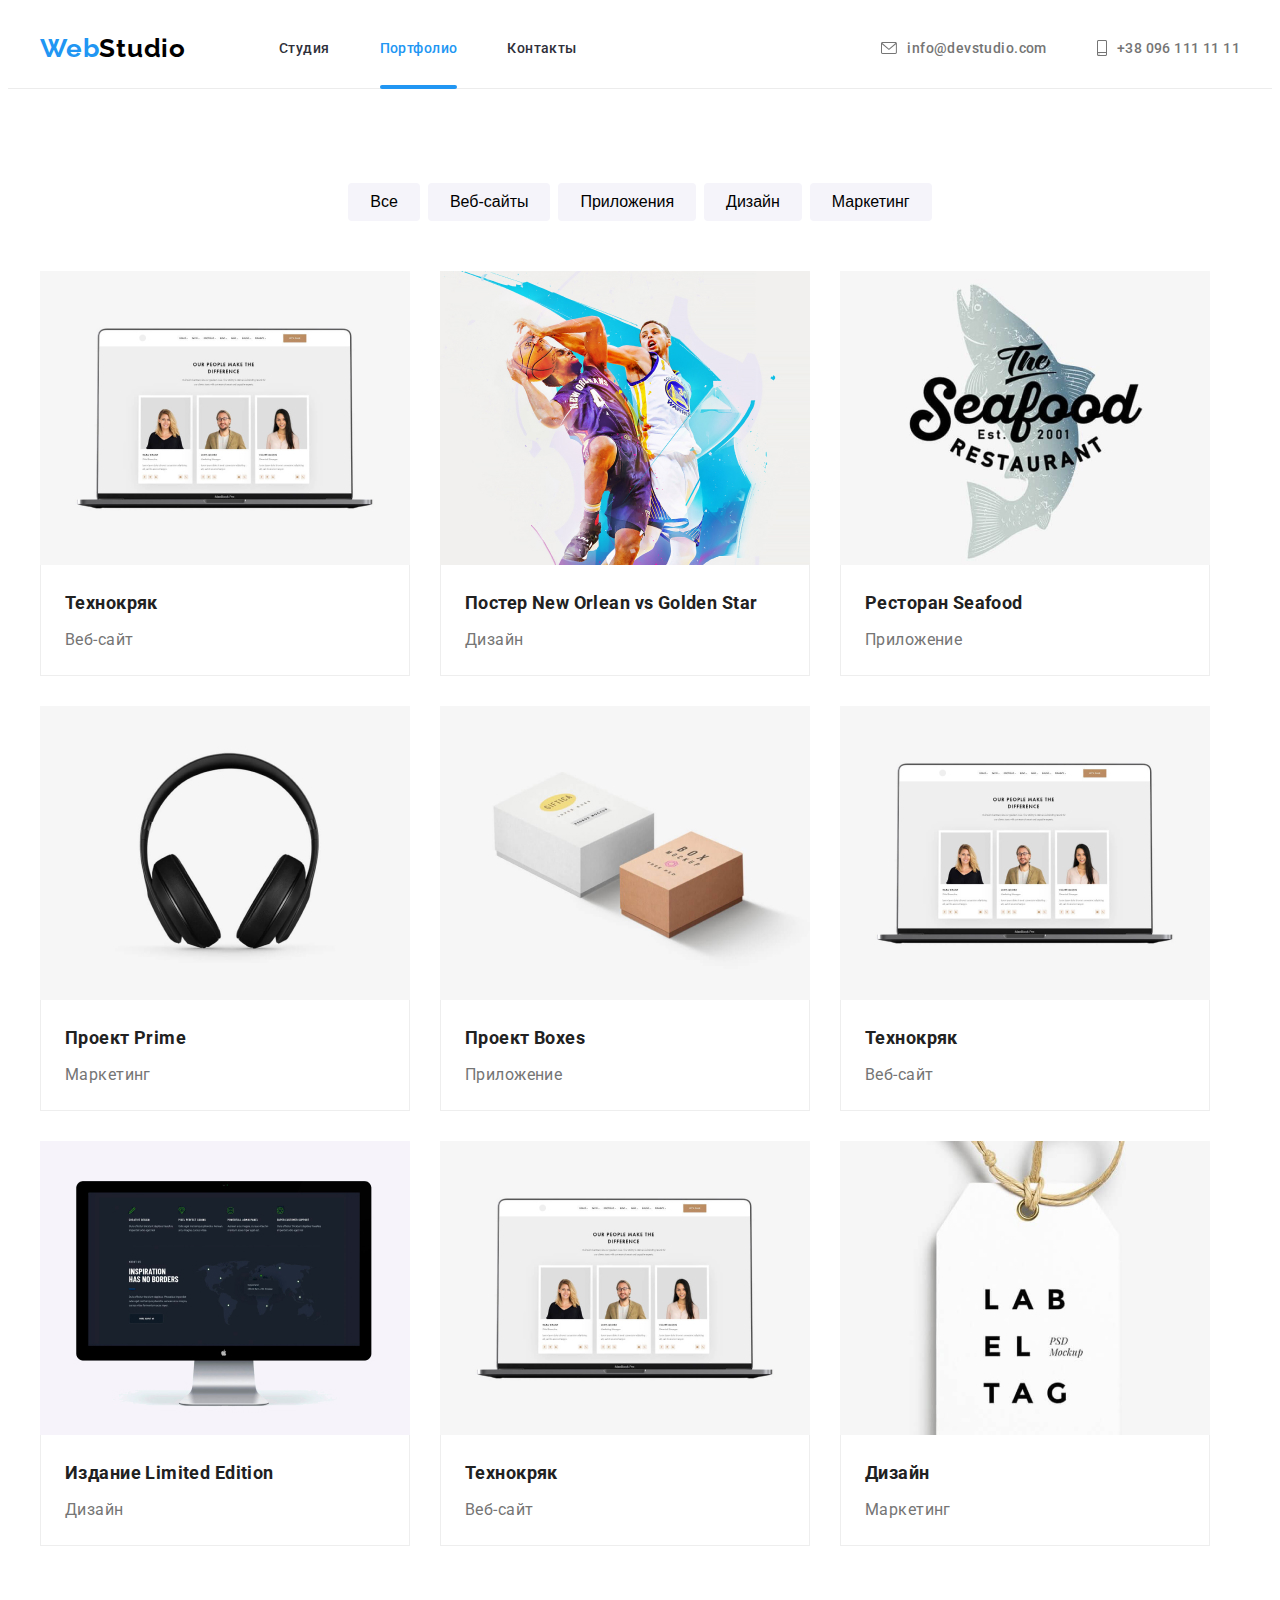
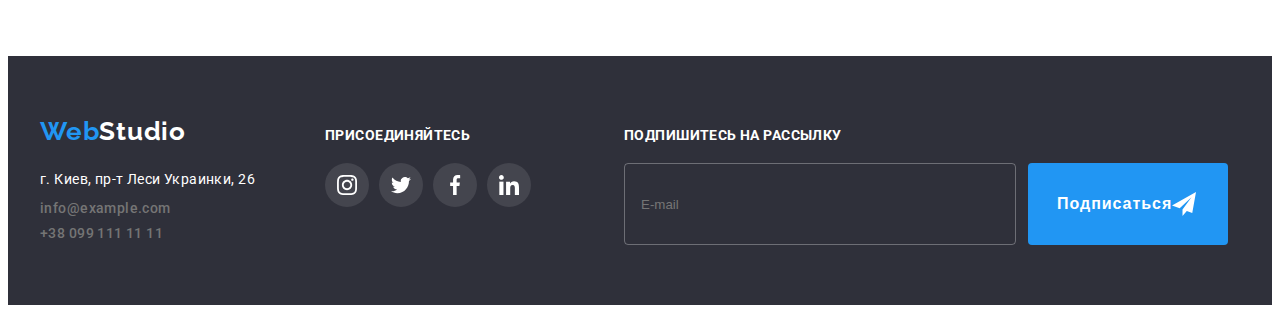
==== porfolio.html @ acc5af5a "sass" ====
<!DOCTYPE html>
<html lang="en">
<head>
    <meta charset="UTF-8">
    <meta http-equiv="X-UA-Compatible" content="IE=edge">
    <meta name="viewport" content="width=device-width, initial-scale=1.0">
    <title>Document</title>
    <link rel="preconnect" href="https://fonts.googleapis.com">
    <link rel="preconnect" href="https://fonts.gstatic.com" crossorigin>
    <link href="https://fonts.googleapis.com/css2?family=Roboto:ital,wght@0,400;0,500;0,700;0,900;1,400;1,500;1,700;1,900&display=swap" rel="stylesheet">
      
        <link rel="preconnect" href="https://fonts.googleapis.com">
        <link rel="preconnect" href="https://fonts.googleapis.com">
        <link rel="preconnect" href="https://fonts.gstatic.com" crossorigin>
        <link href="https://fonts.googleapis.com/css2?family=Raleway:wght@700&display=swap" rel="stylesheet">
    <link rel="stylesheet" href="https://cdnjs.cloudflare.com/ajax/libs/modern-normalize/1.1.0/modern-normalize.min.css"
        integrity="sha512-wpPYUAdjBVSE4KJnH1VR1HeZfpl1ub8YT/NKx4PuQ5NmX2tKuGu6U/JRp5y+Y8XG2tV+wKQpNHVUX03MfMFn9Q=="
        crossorigin="anonymous" referrerpolicy="no-referrer" />
 <link rel="stylesheet" href="./css/main.min.css">
    <body class="body">
    <header class="header-box">
        <div class="container flex">
            <nav class="flex"><a href="" class="logo" lang="en">
                    <span class="web">Web</span>Studio</a>
                <ul class="style-nav">
                    <li class="listp-style"><a href="./index.html" class="linkp">Студия</a></li>
                    <li class="listp-style-main"><a href="./porfolio.html" class="linkp-main currents"> Портфолио</a></li>
                    <li class="listp-style"> <a href="" class="linkp"> Контакты</a></li>
                </ul>
            </nav>
    
            <ul class="auth-nav">
                <li class="linknav-list-left">
                    <a href="" class="linknav linknav">
                        <svg class="header-icon icon-left" width="16" height="12">
                            <use href="./images/icons/sprite.svg#icon-envelope"></use>
                        </svg>
                        info@devstudio.com</a>
                </li>
                <li class="linknav-list"><a href="" class="linknav">
                        <svg class="header-icon" width="10" height="16">
                            <use href="./images/icons/sprite.svg#icon-smartphone"></use>
                        </svg>
                        +38 096 111 11 11</a></li>
    
            </ul>
        </div>
    </header>
 <main>
     <!-- =================HERO===================== -->
     <section class="section portfolio-nav">
         <div class="container">
     <ul class="btns">
         <li class="btns-list"> <button type="button" class="button-port">
            Все</button></li>
        <li class="btns-list"><button type="button" class="button-port">
            Веб-сайты</button></li>
        <li class="btns-list"><button type="button" class="button-port">
            Приложения</button></li>
        <li class="btns-list"><button type="button" class="button-port">
            Дизайн</button></li>
        <li class="btns-list"><button type="button" class="button-port">
            Маркетинг</button></li>
     </ul>

     <ul class="imgs">
         <li class="image-list"><a class="link-card" href=""><div class="relative"><img src="./images/notebook.jpg" width="370" height="294" alt="ноутбук"><p class="overlay">Технокряк это современная площадка распространения коронавируса. Компании используют эту платформу для цифрового
        шпионажа и атак на защищённые сервера конкурентов.</p>
    </div><div class="cards-worker"> <h3 class="image-title">Технокряк</h3> <p class="
description">Веб-сайт</p> </div></a></li>
        <li class="image-list"><a class="link-card" href="">
                <div class="relative"><img src="./images/basketball-player.jpg" width="370" height="294" alt="Постер New Orlean vs Golden Star">
                    <p class="overlay">Технокряк это современная площадка распространения коронавируса. Компании используют эту
                        платформу для цифрового
                        шпионажа и атак на защищённые сервера конкурентов.</p>
                </div>
                <div class="cards-worker">
                    <h3 class="image-title">Постер New Orlean vs Golden Star</h3>
                <p class="
                description">Дизайн</p>
                </div>
            </a></li>
        <li class="image-list"><a class="link-card" href="">
                <div class="relative"><img src="./images/seafood.jpg" width="370" height="294" alt="Ресторан Seafood на фоне рыбы">

                    <p class="overlay">Технокряк это современная площадка распространения коронавируса. Компании используют эту
                        платформу для цифрового
                        шпионажа и атак на защищённые сервера конкурентов.</p>
                </div>
                <div class="cards-worker">
                <h3 class="image-title">Ресторан Seafood</h3>
                <p class="
                description">Приложение</p>
                </div>
            </a></li>
        <li class="image-list"><a class="link-card" href="">
                <div class="relative"><img src="./images/headphones.jpg" width="370" height="294" alt="наушники">
                    <p class="overlay">Технокряк это современная площадка распространения коронавируса. Компании используют эту
                        платформу для цифрового
                        шпионажа и атак на защищённые сервера конкурентов.</p>
                </div>
                <div class="cards-worker">
                <h3 class="image-title">Проект Prime</h3>
                <p class="
                description">Маркетинг</p>
                </div>
            </a></li>
        <li class="image-list"><a class="link-card" href="">
                <div class="relative"><img src="./images/box.jpg" width="370" height="294" alt="два ящика">
                    <p class="overlay">Технокряк это современная площадка распространения коронавируса. Компании используют эту
                        платформу для цифрового
                        шпионажа и атак на защищённые сервера конкурентов.</p>
                </div>
                <div class="cards-worker">
                <h3 class="image-title">Проект Boxes</h3>
                <p class="description">Приложение</p>
                </div>
            </a></li>
        <li class="image-list"><a class="link-card" href="">
                <div class="relative"><img src="./images/notebook.jpg" width="370" height="294" alt="ноутбук">
                    <p class="overlay">Технокряк это современная площадка распространения коронавируса. Компании используют эту
                        платформу для цифрового
                        шпионажа и атак на защищённые сервера конкурентов.</p>
                </div>
                <div class="cards-worker">
                    <h3 class="image-title">Технокряк</h3>
                    <p class="
        description">Веб-сайт</p>
                </div>
            </a></li>
        <li class="image-list"><a class="link-card" href="">
                <div class="relative"><img src="./images/monitor.jpg" width="370" height="294" alt="монитор">
                    <p class="overlay">Технокряк это современная площадка распространения коронавируса. Компании используют эту
                        платформу для цифрового
                        шпионажа и атак на защищённые сервера конкурентов.</p>
                </div>
                <div class="cards-worker">
                <h3 class="image-title">Издание Limited Edition</h3>
                <p class="
                description">Дизайн</p>
                </div>
            </a></li>
        <li class="image-list"><a class="link-card" href="">
                <div class="relative"><img src="./images/notebook.jpg" width="370" height="294" alt="ноутбук">
                    <p class="overlay">Технокряк это современная площадка распространения коронавируса. Компании используют эту
                        платформу для цифрового
                        шпионажа и атак на защищённые сервера конкурентов.</p>
                </div>
                <div class="cards-worker">
                    <h3 class="image-title">Технокряк</h3>
                    <p class="
        description">Веб-сайт</p>
                </div>
            </a></li>
        <li class="image-list"><a class="link-card" href="">
                <div class="relative"><img src="./images/label-tag.jpg" width="370" height="294" alt="бирка">
                    <p class="overlay">Технокряк это современная площадка распространения коронавируса. Компании используют эту
                        платформу для цифрового
                        шпионажа и атак на защищённые сервера конкурентов.</p>
                </div>
             
                <div class="cards-worker">
                <h3 class="image-title">Дизайн</h3>
                <p class="
                            description">Маркетинг</p>
                </div>
            </a></li>
     </ul>
    </div>
 </section></main>
<!-- /* ======================FOOTER==================================== */ -->
<footer class="downfooter">
    <div class="container footer-flex">

        <div>
            <a href="" class="logodown" lang="en">
                <span class="web">Web</span>Studio</a>
            <address>
                <ul class="footer-list">
                    <li>
                        <p class="address">г. Киев, пр-т Леси Украинки, 26</p>
                    </li>
                    <li class="list-nav"><a href="" class="linknav-footer">info@example.com</a></li>
                    <li class="list-nav footer-address"> <a href="" class="linknav-footer"> +38 099 111 11 11</a></li>
                </ul>
            </address>
        </div>
        <div class="footer-social">
            <h2 class="social-h">ПРИСОЕДИНЯЙТЕСЬ</h2>
            <ul class="ul-flex">
                <li class="social-footer-list"><a class="social-link-footer" href=""><svg class="social-icon-footer"
                            height="20" width="20">
                            <use href="./images/icons/sprite.svg#icon-instagram1"></use>
                        </svg></a></li>
                <li class="social-footer-list"><a class="social-link-footer" href=""><svg class="social-icon-footer"
                            height="20" width="20">
                            <use href="./images/icons/sprite.svg#icon-twitter2"></use>
                        </svg></a></li>
                <li class="social-footer-list"><a class="social-link-footer" href=""><svg class="social-icon-footer"
                            height="20" width="20">
                            <use href="./images/icons/sprite.svg#icon-facebook3"></use>
                        </svg></a></li>
                <li class="social-footer-list"><a class="social-link-footer" href=""><svg class="social-icon-footer"
                            height="20" width="20">
                            <use href="./images/icons/sprite.svg#icon-linkedin4"></use>
                        </svg></a></li>
            </ul>
        </div>
        <form action="footer-form">
            <b class="footer-b">Подпишитесь на рассылку</b>
            <span class="footer-span">
                <input type="email" name="user-email"  required placeholder="E-mail" class="footer-imput">
                <button type="submit" class="footer-button">Подписаться
                    <svg width="24" height="24">
                        <use href="./images/icons/sprite.svg#icon-icon-send"></use>
                    </svg>
                </button>
            </span>
        </form>
    </div>
</footer>

</body>
</html>
---- css/main.min.css ----
:root{--primary-text-color: #757575;--primary-heading-color: #212121;--accent-color: #2196f3;--primary-bacground-color: #f5f4fa;--secondary-text-color: #ffffff;--secondary-background-color: #2f303a}.visual-hiden{position:absolute !important;clip:rect(1px 1px 1px 1px);clip:rect(1px 1px 1px 1px);padding:0 !important;border:0 !important;height:1px !important;width:1px !important;overflow:hidden}.body{font-family:"Roboto", sans-serif;font-size:14px;font-weight:400;font-style:normal;letter-spacing:0.03em}address{font-style:normal}img{display:block}ul{list-style:none}p{margin:0}.h1 h2 h3 h4 h5 h6{margin-top:0px;margin-bottom:0px}.container{width:1200px;padding-left:15px;padding-right:15px;margin-right:auto;margin-left:auto}.section{padding-top:94px;padding-bottom:94px}.currents::after{content:"";display:block;position:absolute;bottom:-1px;width:100%;height:4px;background-color:#2196f3;border-radius:2px}.header-icon{margin-right:10px;transition-property:fill;transition-duration:250ms;transition-timing-function:cubic-bezier(0.4, 0, 0.2, 1);fill:var(--primary-text-color)}.header-icon:hover,.header-icon:focus{fill:var(--accent-color)}.web{color:var(--accent-color)}.logo{font-family:Raleway;font-weight:bold;font-size:26px;line-height:31px;letter-spacing:0.03em;color:black;text-decoration:none;display:inline-block}.linknav{font-size:14px;line-height:16px;font-weight:500;text-decoration:none;list-style:none;color:var(--primary-text-color);display:flex;align-items:center;transition-property:background-color, color;transition-duration:250ms;transition-timing-function:cubic-bezier(0.4, 0, 0.2, 1)}.linknav:focus,.linknav:hover{color:var(--accent-color);fill:var(--accent-color)}.auth-nav{display:flex;align-items:center;padding-left:0;margin:0px;margin-left:auto}.auth-nav.linknav-list+.linknav-list{margin-left:50px}.style-nav{display:flex;margin-top:0px;margin-bottom:0px;padding-left:0px;justify-content:center;margin-left:93px;align-items:center}.link{display:block;font-size:14px;line-height:16px;font-weight:500;color:var(--secondary-background-color);text-decoration:none;padding-top:32px;padding-bottom:32px;transition-property:background-color, color;transition-duration:250ms;transition-timing-function:cubic-bezier(0.4, 0, 0.2, 1)}.link:hover,.link:focus{color:var(--accent-color)}.linknav-list{margin-left:50px;transition-property:background-color, color;transition-duration:250ms;transition-timing-function:cubic-bezier(0.4, 0, 0.2, 1)}.header-box{border-bottom:1px solid #ececec}.flex{display:flex;align-items:center}.linknav-list-left{display:flex;align-items:center}.linknav-list-left:hover .header-icon,.linknav-list-left:focus .header-icon{fill:var(--accent-color)}.logodown{font-family:Raleway;font-weight:bold;font-size:26px;line-height:31px;letter-spacing:0.03em;color:var(--secondary-text-color);text-decoration:none;display:inline-block;margin-bottom:20px}.list-nav{margin-top:9px}.downfooter{background-color:var(--secondary-background-color);padding-bottom:60px;padding-top:60px}.footer-flex{display:flex;align-items:baseline}.address{margin-bottom:0px;margin-top:0px;text-align:left;font-size:14px;line-height:24px;color:var(--secondary-text-color);font-weight:400}.footer-social{margin-left:70px;margin-right:93px}.footer-list{padding-left:0px;margin:0px;font-style:normal}.linknav-footer{font-size:14px;line-height:16px;font-weight:500;text-decoration:none;list-style:none;color:var(--primary-text-color);display:inline-block;transition-property:color;transition-duration:250ms}.linknav-footer:focus,.linknav-footer:hover{color:var(--accent-color)}.ul-flex{display:flex;margin:0%;padding:0%}.social-icon-footer{fill:var(--secondary-text-color)}.social-link-footer{display:flex;align-items:center;justify-content:center;width:44px;height:44px;border-radius:50%;background-color:rgba(255,255,255,0.1);transition-property:background-color;transition-duration:250ms;transition-timing-function:cubic-bezier(0.4, 0, 0.2, 1)}.social-link-footer:hover,.social-link-footer:focus{background-color:var(--accent-color)}.social-footer-list+.social-footer-list{margin-left:10px}.footer-button{display:flex;align-items:center;font-weight:700;font-size:16px;letter-spacing:0.06em;line-height:1.87;background-color:var(--accent-color);color:var(--secondary-text-color);padding:10px 29px;min-width:200px;border:none;border-radius:4px;cursor:pointer}.social-h{font-weight:700;font-size:14px;line-height:16px;letter-spacing:0.03em;margin:0;margin-bottom:20px;color:var(--secondary-text-color)}.footer-b{display:block;text-transform:uppercase;margin-bottom:20px;color:var(--secondary-text-color)}.footer-span{display:flex;justify-content:center}.footer-imput{width:358px;height:50px;border:1px solid rgba(255,255,255,0.3);border-radius:4px;padding:15px 16px;margin-right:12px;color:var(--secondary-text-color);background:none}.link-main{position:relative;font-size:14px;line-height:16px;font-weight:500;color:var(--accent-color);text-decoration:none;list-style:none;display:block;padding-top:32px;padding-bottom:32px}.list-style{margin-left:50px}.linkp{display:block;font-size:14px;line-height:16px;font-weight:500;color:var(--secondary-background-color);text-decoration:none;padding-top:32px;padding-bottom:32px;transition-property:color;transition-duration:250ms;transition-timing-function:cubic-bezier(0.4, 0, 0.2, 1)}.linkp:hover,.linkp:focus{color:var(--accent-color)}.linkp-main{position:relative;font-size:14px;line-height:16px;font-weight:500;color:var(--accent-color);text-decoration:none;list-style:none;display:block;padding-top:32px;padding-bottom:32px;margin-left:50px;margin-right:50px}.bloks{height:120px;display:flex;background:var(--primary-bacground-color);border-radius:4px;margin-bottom:30px;align-items:center;justify-content:center}.main-title{background:#c4c4c4;color:var(--secondary-text-color);text-align:center;margin-right:auto;margin-left:auto;padding-top:200px;padding-bottom:200px;background-image:linear-gradient(rgba(47,48,58,0.4), rgba(47,48,58,0.4)),url(../images/background.jpg);background-size:cover;max-width:1600px}.title{margin-bottom:30px;margin-top:0px;font-size:44px;line-height:60px;font-weight:900;letter-spacing:0.06em}.button{border-radius:4px;background-color:var(--accent-color);color:var(--secondary-text-color);font-size:16px;line-height:30px;font-weight:700;width:200px;height:50px;left:700px;top:430px;cursor:pointer;display:inline-block;transition-property:background-color, color;transition-duration:250ms;transition-timing-function:cubic-bezier(0.4, 0, 0.2, 1)}.button:hover{background-color:var(--accent-color);color:var(--secondary-text-color);cursor:pointer}.about{margin-top:0px;margin-bottom:0px;display:flex;padding-left:0px}.list+.list{margin-left:30px}.plist{font-size:14px;line-height:24px;margin-top:0px;margin-bottom:0px;width:270px;color:var(--primary-text-color)}.headlines{font-size:14px;line-height:16px;color:var(--primary-heading-color);font-weight:700;margin-top:0px;margin-bottom:10px}.main-headlines{font-size:36px;line-height:42px;font-weight:700;color:var(--primary-heading-color);margin-bottom:50px;text-align:center;margin-top:0}.section-whatwedo{padding-top:0}.images{margin-top:0px;display:flex;justify-content:center;padding:0px;margin-bottom:0px}.img-list{width:370px}.img-list+.img-list{margin-left:30px}.relat{position:relative}.absol{position:absolute;width:370px;height:70px;background-color:rgba(47,48,58,0.8);bottom:0;padding-top:27px}.descrip{font-weight:700;font-size:14px;line-height:16px;text-align:center;letter-spacing:0.03em;color:#ffffff}.box-icons{display:flex;padding:0;justify-content:center}.all-employee{padding-bottom:94px;margin-bottom:0px;margin-top:0px;display:flex;justify-content:center;padding:0}.employee+.employee{margin-left:30px}.employee{width:270px;background:var(--secondary-text-color);box-shadow:0px 1px 3px rgba(0,0,0,0.12),0px 1px 1px rgba(0,0,0,0.14),0px 2px 1px rgba(0,0,0,0.2)}.our-team{background-color:var(--primary-bacground-color);padding-top:94px;margin-left:0px}.main-headlines-bot{font-size:36px;line-height:42px;font-weight:700;color:var(--primary-heading-color);margin-bottom:50px;text-align:center;margin-top:0px}.workers{font-weight:500;font-size:16px;line-height:19px;text-align:center;color:var(--primary-heading-color);margin-bottom:10px;margin-top:0}.positions{font-size:16px;line-height:19px;font-weight:400;text-align:center;margin:0px;margin-bottom:16px}.cards-work{padding:32px 30px}.social-link-team{display:flex;align-items:center;justify-content:center;width:44px;height:44px;border-radius:50%;transition-property:fill, background-color;transition-duration:250ms;transition-timing-function:cubic-bezier(0.4, 0, 0.2, 1)}.social-link-team:hover .social-icon-team,.social-link-team:focus .social-icon-team{fill:#ffffff}.social-link-team:hover,.social-link-team:focus{background-color:var(--accent-color)}.social-icon-team{fill:#afb1b8;transition-property:bacground-color, fill;transition-duration:250ms;transition-timing-function:cubic-bezier(0.4, 0, 0.2, 1)}.social-link+.social-link{margin-left:10px}.hclient{font-style:normal;font-weight:700;font-size:36px;line-height:42px;text-align:center;letter-spacing:0.03em;color:var(--primary-heading-color);margin-top:0;margin-left:auto;margin-right:auto;margin-bottom:50px}.client-list+.client-list{margin-left:30px}.client-flex{display:flex;margin:0%;padding:0%;justify-content:center}.client-link{display:flex;align-items:center;justify-content:center;width:170px;height:92px;border:1px solid #afb1b8;transition-duration:250ms;border-radius:4px}.client-link:hover .client-icon,.client-link:focus .client-icon{fill:var(--accent-color)}.client-link:hover,.client-link:focus{border-color:var(--accent-color)}.client-icon{fill:#afb1b8;transition-property:fill;transition-duration:250ms;transition-timing-function:cubic-bezier(0.4, 0, 0.2, 1)}.portfolio-nav{font-weight:500;font-size:16px;line-height:1.62}.btns{display:flex;justify-content:center;padding-left:0px;margin:0px;margin-bottom:50px}.btns-list+.btns-list{margin-left:8px}.button-port{border-radius:4px;background-color:var(--primary-bacground-color);color:black;font-weight:500;font-size:16px;line-height:26px;cursor:pointer;border:0;padding:6px 22px;transition-property:background-color, color, box-shadow;transition-duration:250ms;transition-timing-function:cubic-bezier(0.4, 0, 0.2, 1)}.button-port:hover,.button-port:focus{background-color:var(--accent-color);color:var(--secondary-text-color);cursor:pointer;box-shadow:0px 3px 1px rgba(0,0,0,0.1),0px 1px 2px rgba(0,0,0,0.08),0px 2px 2px rgba(0,0,0,0.12)}.imgs{display:flex;flex-wrap:wrap;margin-top:0px;padding:0%}.image-list{box-sizing:border-box;min-width:370px}.image-list:not(:nth-last-child(3n+1)){margin-right:30px}.image-list:not(:nth-last-child(-n+3)){margin-bottom:30px}.image-title{margin-bottom:4px;font-weight:bold;font-size:18px;line-height:36px;color:var(--primary-heading-color);margin-top:0;margin-left:auto;margin-right:auto}.link-card{position:relative;display:block;text-decoration:none;transition-property:box-shadow;transition-duration:250ms}.link-card:hover,.link-card:focus{box-shadow:0px 1px 1px rgba(0,0,0,0.12),0px 4px 4px rgba(0,0,0,0.06),1px 4px 6px rgba(0,0,0,0.16)}.link-card:hover .overlay{transform:translatex(0)}.overlay{position:absolute;width:370px;height:294px;top:0;left:0;background-color:rgba(33,150,243,0.9);color:var(--secondary-text-color);transform:translatey(110%);transition:transform 250ms ease;padding:63px 24px}.relative{position:relative;overflow:hidden}.description{margin-bottom:0;margin-top:0px;font-size:16px;line-height:30px;font-weight:400;color:var(--primary-text-color)}.cards-worker{padding:20px 24px;border-bottom:1px solid #eeeeee;border-left:1px solid #eeeeee;border-right:1px solid #eeeeee}.backdrop{display:flex;align-items:center;justify-content:center;position:fixed;top:0;left:0;width:100%;height:100%;background-color:rgba(0,0,0,0.6);transition-property:opacity;transition-timing-function:cubic-bezier(0.4, 0, 0.2, 1);transition-duration:250ms;opacity:1;visibility:visible;pointer-events:auto}.backdrop.is-hidden{opacity:0;visibility:hidden;pointer-events:none}.modal{position:relative;width:528px;height:581px;padding:40px;border-radius:4px;background-color:var(--primary-bacground-color)}.close-button{position:absolute;top:10px;right:10px;display:flex;align-items:center;justify-content:center;width:30px;height:30px;border:1px solid rgba(0,0,0,0.1);border-radius:50%;background-color:transparent;padding:0;cursor:pointer;transition-property:background-color, color;transition-duration:250ms;transition-timing-function:cubic-bezier(0.4, 0, 0.2, 1)}.modal-title{font-style:normal;font-weight:700;font-size:20px;line-height:23px;text-align:center;letter-spacing:0.03em;display:block;color:var(--primary-heading-color);margin-bottom:30px}.modal-text{display:block;font-weight:normal;font-size:12px;line-height:14px;letter-spacing:0.01em;color:var(--primary-text-color);margin-bottom:10px}.modal-imput{background-color:var(--primary-bacground-color);border:1px solid rgba(33,33,33,0.2);border-radius:4px;width:100%;height:40px;padding-left:42px;outline:0;transition-property:border-color;transition-duration:250ms;transition-timing-function:cubic-bezier(0.4, 0, 0.2, 1)}.modal-imput:focus{border-color:var(--accent-color)}.modal-icon{position:absolute;left:12px;bottom:12px;transition-property:fill;transition-duration:250ms;transition-timing-function:cubic-bezier(0.4, 0, 0.2, 1)}.modal-imput:focus+.modal-icon{fill:var(--accent-color)}.input-wraper{display:block;position:relative;margin-top:4px}.comment{width:100%;height:120px;border:1px solid rgba(33,33,33,0.2);border-radius:4px;margin-top:4px;padding:12px 16px;resize:none;transition-property:border-color;transition-duration:250ms;transition-timing-function:cubic-bezier(0.4, 0, 0.2, 1);outline:none}.comment:focus{border-color:var(--accent-color)}.modal-link{color:var(--accent-color)}.checkbox{display:block;width:16px;height:15px}.modal-btn{width:200px;height:50px;margin-top:30px;margin-left:124px;margin-right:124px;background-color:var(--accent-color);color:var(--secondary-text-color);border:none;box-shadow:0px 4px 4px rgba(0,0,0,0.15);border-radius:4px}.modal-checkbox-label::before{display:block;content:"";width:18px;height:18px;border:1px solid #303030;border-radius:4px;cursor:pointer;margin-right:10px}.modal-checkbox-label{display:flex;align-items:center}.modal-checkbox:checked+.modal-checkbox-label::before{background-image:url(../images/icon-check-1.svg);background-size:contain;background-position:center}
/*# sourceMappingURL=main.min.css.map */
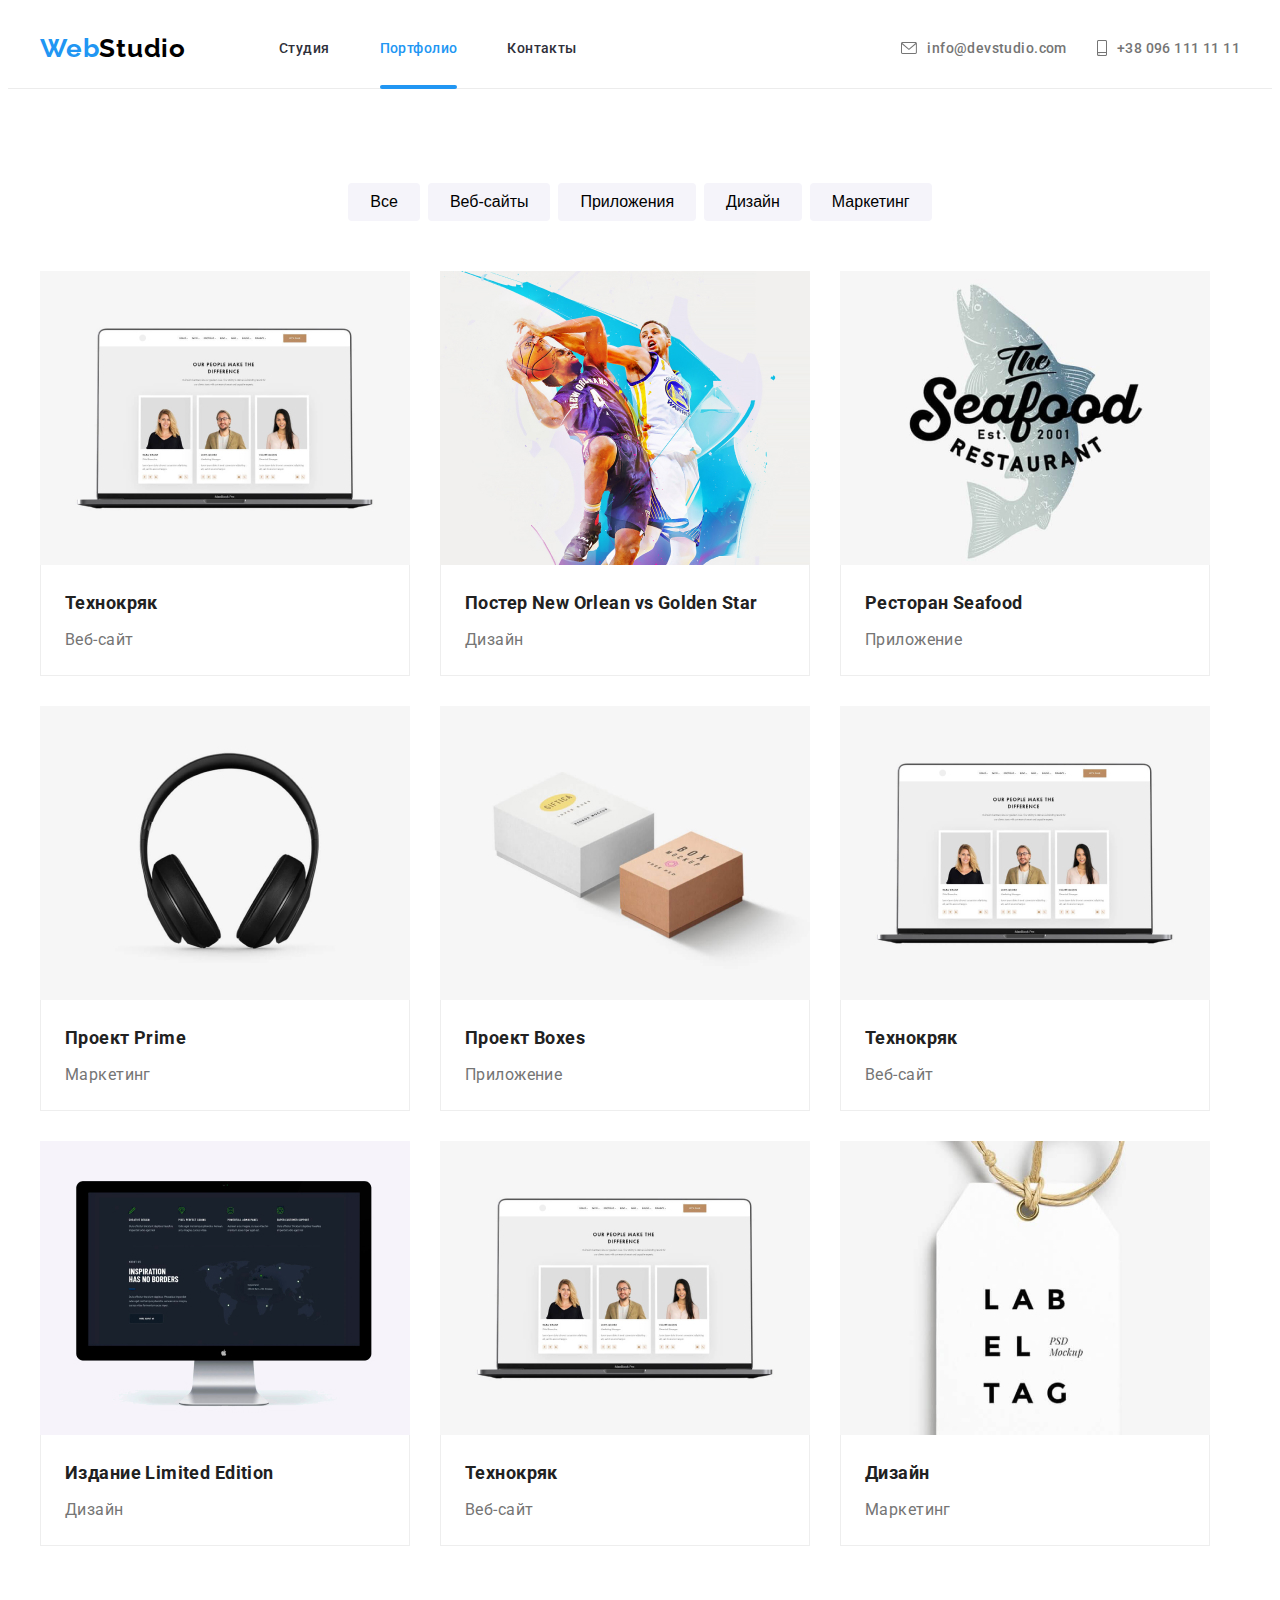
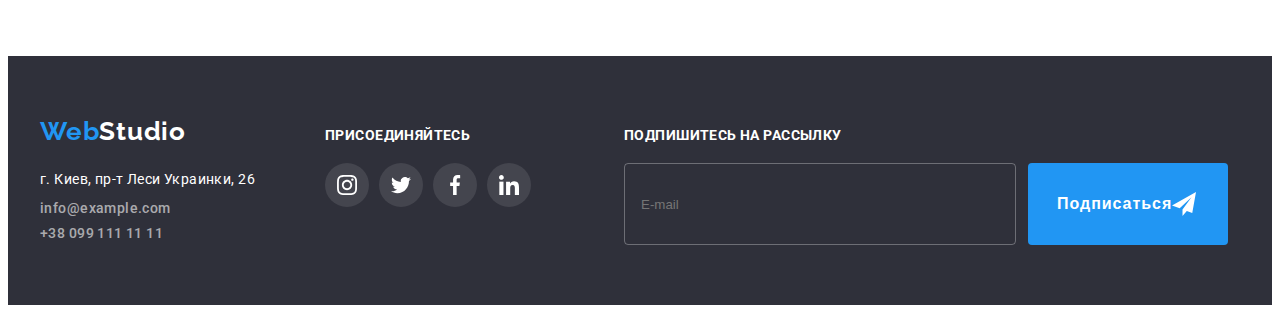
==== commit 686eec32: "rename/bem" ====
--- a/porfolio.html
+++ b/porfolio.html
@@ -22,22 +22,22 @@
         <div class="container flex">
             <nav class="flex"><a href="" class="logo" lang="en">
                     <span class="web">Web</span>Studio</a>
-                <ul class="style-nav">
-                    <li class="listp-style"><a href="./index.html" class="linkp">Студия</a></li>
-                    <li class="listp-style-main"><a href="./porfolio.html" class="linkp-main currents"> Портфолио</a></li>
-                    <li class="listp-style"> <a href="" class="linkp"> Контакты</a></li>
+                <ul class="menu">
+                    <li class="menu__listp"><a href="./index.html" class="menu__linkp">Студия</a></li>
+                    <li class="menu__list-main"><a href="./porfolio.html" class="menu__linkp-main currents"> Портфолио</a></li>
+                    <li class="menu__listp"> <a href="" class="menu__linkp"> Контакты</a></li>
                 </ul>
             </nav>
     
-            <ul class="auth-nav">
-                <li class="linknav-list-left">
-                    <a href="" class="linknav linknav">
+            <ul class="menu-contact">
+                <li class="menu-contact__list-left">
+                    <a href="" class="menu-contact__link">
                         <svg class="header-icon icon-left" width="16" height="12">
                             <use href="./images/icons/sprite.svg#icon-envelope"></use>
                         </svg>
                         info@devstudio.com</a>
                 </li>
-                <li class="linknav-list"><a href="" class="linknav">
+                <li class="menu-contact__list"><a href="" class="menu-contact__link">
                         <svg class="header-icon" width="10" height="16">
                             <use href="./images/icons/sprite.svg#icon-smartphone"></use>
                         </svg>
@@ -63,153 +63,155 @@
             Маркетинг</button></li>
      </ul>
 
-     <ul class="imgs">
-         <li class="image-list"><a class="link-card" href=""><div class="relative"><img src="./images/notebook.jpg" width="370" height="294" alt="ноутбук"><p class="overlay">Технокряк это современная площадка распространения коронавируса. Компании используют эту платформу для цифрового
+     <ul class="card">
+         <li class="card__list"><a class="card__link" href=""><div class="card__wrapper"><img src="./images/notebook.jpg" width="370" height="294" alt="ноутбук">
+            <p class="card__overlay">Технокряк это современная площадка распространения коронавируса. Компании используют эту платформу для цифрового
         шпионажа и атак на защищённые сервера конкурентов.</p>
-    </div><div class="cards-worker"> <h3 class="image-title">Технокряк</h3> <p class="
-description">Веб-сайт</p> </div></a></li>
-        <li class="image-list"><a class="link-card" href="">
-                <div class="relative"><img src="./images/basketball-player.jpg" width="370" height="294" alt="Постер New Orlean vs Golden Star">
-                    <p class="overlay">Технокряк это современная площадка распространения коронавируса. Компании используют эту
-                        платформу для цифрового
-                        шпионажа и атак на защищённые сервера конкурентов.</p>
-                </div>
-                <div class="cards-worker">
-                    <h3 class="image-title">Постер New Orlean vs Golden Star</h3>
-                <p class="
-                description">Дизайн</p>
-                </div>
-            </a></li>
-        <li class="image-list"><a class="link-card" href="">
-                <div class="relative"><img src="./images/seafood.jpg" width="370" height="294" alt="Ресторан Seafood на фоне рыбы">
-
-                    <p class="overlay">Технокряк это современная площадка распространения коронавируса. Компании используют эту
-                        платформу для цифрового
-                        шпионажа и атак на защищённые сервера конкурентов.</p>
-                </div>
-                <div class="cards-worker">
-                <h3 class="image-title">Ресторан Seafood</h3>
-                <p class="
-                description">Приложение</p>
-                </div>
-            </a></li>
-        <li class="image-list"><a class="link-card" href="">
-                <div class="relative"><img src="./images/headphones.jpg" width="370" height="294" alt="наушники">
-                    <p class="overlay">Технокряк это современная площадка распространения коронавируса. Компании используют эту
-                        платформу для цифрового
-                        шпионажа и атак на защищённые сервера конкурентов.</p>
-                </div>
-                <div class="cards-worker">
-                <h3 class="image-title">Проект Prime</h3>
-                <p class="
-                description">Маркетинг</p>
-                </div>
-            </a></li>
-        <li class="image-list"><a class="link-card" href="">
-                <div class="relative"><img src="./images/box.jpg" width="370" height="294" alt="два ящика">
-                    <p class="overlay">Технокряк это современная площадка распространения коронавируса. Компании используют эту
-                        платформу для цифрового
-                        шпионажа и атак на защищённые сервера конкурентов.</p>
-                </div>
-                <div class="cards-worker">
-                <h3 class="image-title">Проект Boxes</h3>
-                <p class="description">Приложение</p>
-                </div>
-            </a></li>
-        <li class="image-list"><a class="link-card" href="">
-                <div class="relative"><img src="./images/notebook.jpg" width="370" height="294" alt="ноутбук">
-                    <p class="overlay">Технокряк это современная площадка распространения коронавируса. Компании используют эту
-                        платформу для цифрового
-                        шпионажа и атак на защищённые сервера конкурентов.</p>
-                </div>
-                <div class="cards-worker">
-                    <h3 class="image-title">Технокряк</h3>
+    </div><div class="card__describe"> <h3 class="card__sup-title">Технокряк</h3> <p class="
+card__description">Веб-сайт</p> </div></a></li>
+        <li class="card__list"><a class="card__link" href="">
+                <div class="card__wrapper"><img src="./images/basketball-player.jpg" width="370" height="294" alt="Постер New Orlean vs Golden Star">
+                    <p class="card__overlay">Технокряк это современная площадка распространения коронавируса. Компании используют эту
+                        платформу для цифрового
+                        шпионажа и атак на защищённые сервера конкурентов.</p>
+                </div>
+                <div class="card__describe">
+                    <h3 class="card__sup-title">Постер New Orlean vs Golden Star</h3>
+                <p class="
+                card__description">Дизайн</p>
+                </div>
+            </a></li>
+        <li class="card__list"><a class="card__link" href="">
+                <div class="card__wrapper"><img src="./images/seafood.jpg" width="370" height="294" alt="Ресторан Seafood на фоне рыбы">
+
+                    <p class="card__overlay">Технокряк это современная площадка распространения коронавируса. Компании используют эту
+                        платформу для цифрового
+                        шпионажа и атак на защищённые сервера конкурентов.</p>
+                </div>
+                <div class="card__describe">
+                <h3 class="card__sup-title">Ресторан Seafood</h3>
+                <p class="
+                card__description">Приложение</p>
+                </div>
+            </a></li>
+        <li class="card__list"><a class="card__link" href="">
+                <div class="card__wrapper"><img src="./images/headphones.jpg" width="370" height="294" alt="наушники">
+                    <p class="card__overlay">Технокряк это современная площадка распространения коронавируса. Компании используют эту
+                        платформу для цифрового
+                        шпионажа и атак на защищённые сервера конкурентов.</p>
+                </div>
+                <div class="card__describe">
+                <h3 class="card__sup-title">Проект Prime</h3>
+                <p class="
+                card__description">Маркетинг</p>
+                </div>
+            </a></li>
+        <li class="card__list"><a class="card__link" href="">
+                <div class="card__wrapper"><img src="./images/box.jpg" width="370" height="294" alt="два ящика">
+                    <p class="card__overlay">Технокряк это современная площадка распространения коронавируса. Компании используют эту
+                        платформу для цифрового
+                        шпионажа и атак на защищённые сервера конкурентов.</p>
+                </div>
+                <div class="card__describe">
+                <h3 class="card__sup-title">Проект Boxes</h3>
+                <p class="card__description">Приложение</p>
+                </div>
+            </a></li>
+        <li class="card__list"><a class="card__link" href="">
+                <div class="card__wrapper"><img src="./images/notebook.jpg" width="370" height="294" alt="ноутбук">
+                    <p class="card__overlay">Технокряк это современная площадка распространения коронавируса. Компании используют эту
+                        платформу для цифрового
+                        шпионажа и атак на защищённые сервера конкурентов.</p>
+                </div>
+                <div class="card__describe">
+                    <h3 class="card__sup-title">Технокряк</h3>
                     <p class="
-        description">Веб-сайт</p>
-                </div>
-            </a></li>
-        <li class="image-list"><a class="link-card" href="">
-                <div class="relative"><img src="./images/monitor.jpg" width="370" height="294" alt="монитор">
-                    <p class="overlay">Технокряк это современная площадка распространения коронавируса. Компании используют эту
-                        платформу для цифрового
-                        шпионажа и атак на защищённые сервера конкурентов.</p>
-                </div>
-                <div class="cards-worker">
-                <h3 class="image-title">Издание Limited Edition</h3>
-                <p class="
-                description">Дизайн</p>
-                </div>
-            </a></li>
-        <li class="image-list"><a class="link-card" href="">
-                <div class="relative"><img src="./images/notebook.jpg" width="370" height="294" alt="ноутбук">
-                    <p class="overlay">Технокряк это современная площадка распространения коронавируса. Компании используют эту
-                        платформу для цифрового
-                        шпионажа и атак на защищённые сервера конкурентов.</p>
-                </div>
-                <div class="cards-worker">
-                    <h3 class="image-title">Технокряк</h3>
+        card__description">Веб-сайт</p>
+                </div>
+            </a></li>
+        <li class="card__list"><a class="card__link" href="">
+                <div class="card__wrapper"><img src="./images/monitor.jpg" width="370" height="294" alt="монитор">
+                    <p class="card__overlay">Технокряк это современная площадка распространения коронавируса. Компании используют эту
+                        платформу для цифрового
+                        шпионажа и атак на защищённые сервера конкурентов.</p>
+                </div>
+                <div class="card__describe">
+                <h3 class="card__sup-title">Издание Limited Edition</h3>
+                <p class="
+                card__description">Дизайн</p>
+                </div>
+            </a></li>
+        <li class="card__list"><a class="card__link" href="">
+                <div class="card__wrapper"><img src="./images/notebook.jpg" width="370" height="294" alt="ноутбук">
+                    <p class="card__overlay">Технокряк это современная площадка распространения коронавируса. Компании используют эту
+                        платформу для цифрового
+                        шпионажа и атак на защищённые сервера конкурентов.</p>
+                </div>
+                <div class="card__describe">
+                    <h3 class="card__sup-title">Технокряк</h3>
                     <p class="
-        description">Веб-сайт</p>
-                </div>
-            </a></li>
-        <li class="image-list"><a class="link-card" href="">
-                <div class="relative"><img src="./images/label-tag.jpg" width="370" height="294" alt="бирка">
-                    <p class="overlay">Технокряк это современная площадка распространения коронавируса. Компании используют эту
+        card__description">Веб-сайт</p>
+                </div>
+            </a></li>
+        <li class="card__list"><a class="card__link" href="">
+                <div class="card__wrapper"><img src="./images/label-tag.jpg" width="370" height="294" alt="бирка">
+                    <p class="card__overlay">Технокряк это современная площадка распространения коронавируса. Компании используют эту
                         платформу для цифрового
                         шпионажа и атак на защищённые сервера конкурентов.</p>
                 </div>
              
-                <div class="cards-worker">
-                <h3 class="image-title">Дизайн</h3>
-                <p class="
-                            description">Маркетинг</p>
+                <div class="card__describe">
+                <h3 class="card__sup-title">Дизайн</h3>
+                <p class="
+                            card__description">Маркетинг</p>
                 </div>
             </a></li>
      </ul>
     </div>
  </section></main>
 <!-- /* ======================FOOTER==================================== */ -->
-<footer class="downfooter">
-    <div class="container footer-flex">
+<footer class="footer">
+    <div class="container footer__flex">
 
         <div>
             <a href="" class="logodown" lang="en">
                 <span class="web">Web</span>Studio</a>
             <address>
                 <ul class="footer-list">
-                    <li>
-                        <p class="address">г. Киев, пр-т Леси Украинки, 26</p>
-                    </li>
-                    <li class="list-nav"><a href="" class="linknav-footer">info@example.com</a></li>
-                    <li class="list-nav footer-address"> <a href="" class="linknav-footer"> +38 099 111 11 11</a></li>
+                <li><a class="footer__address"
+                        href="https://goo.gl/maps/vd5sE5UWaFMjiasX9">
+                        <p>г. Киев, пр-т Леси Украинки, 26</p>
+                    </a></li>
+                    <li class="footer__list"><a href="" class="footer__linknav">info@example.com</a></li>
+                    <li class="footer__list"> <a href="" class="footer__linknav"> +38 099 111 11 11</a></li>
                 </ul>
             </address>
         </div>
-        <div class="footer-social">
-            <h2 class="social-h">ПРИСОЕДИНЯЙТЕСЬ</h2>
-            <ul class="ul-flex">
-                <li class="social-footer-list"><a class="social-link-footer" href=""><svg class="social-icon-footer"
+        <div class="footer__social">
+            <h2 class="footer__social-h">ПРИСОЕДИНЯЙТЕСЬ</h2>
+            <ul class="footer__ul-flex">
+                <li class="footer__social-list"><a class="footer__social-link" href=""><svg class="footer__social-icon"
                             height="20" width="20">
                             <use href="./images/icons/sprite.svg#icon-instagram1"></use>
                         </svg></a></li>
-                <li class="social-footer-list"><a class="social-link-footer" href=""><svg class="social-icon-footer"
+                <li class="footer__social-list"><a class="footer__social-link" href=""><svg class="footer__social-icon"
                             height="20" width="20">
                             <use href="./images/icons/sprite.svg#icon-twitter2"></use>
                         </svg></a></li>
-                <li class="social-footer-list"><a class="social-link-footer" href=""><svg class="social-icon-footer"
+                <li class="footer__social-list"><a class="footer__social-link" href=""><svg class="footer__social-icon"
                             height="20" width="20">
                             <use href="./images/icons/sprite.svg#icon-facebook3"></use>
                         </svg></a></li>
-                <li class="social-footer-list"><a class="social-link-footer" href=""><svg class="social-icon-footer"
+                <li class="footer__social-list"><a class="footer__social-link" href=""><svg class="footer__social-icon"
                             height="20" width="20">
                             <use href="./images/icons/sprite.svg#icon-linkedin4"></use>
                         </svg></a></li>
             </ul>
         </div>
         <form action="footer-form">
-            <b class="footer-b">Подпишитесь на рассылку</b>
-            <span class="footer-span">
-                <input type="email" name="user-email"  required placeholder="E-mail" class="footer-imput">
+            <b class="footer-form__b">Подпишитесь на рассылку</b>
+            <span class="footer-form__span">
+                <input type="email" name="user-email"  required placeholder="E-mail" class="footer-form__imput">
                 <button type="submit" class="footer-button">Подписаться
                     <svg width="24" height="24">
                         <use href="./images/icons/sprite.svg#icon-icon-send"></use>
--- a/css/main.min.css
+++ b/css/main.min.css
@@ -1,2 +1,2 @@
-:root{--primary-text-color: #757575;--primary-heading-color: #212121;--accent-color: #2196f3;--primary-bacground-color: #f5f4fa;--secondary-text-color: #ffffff;--secondary-background-color: #2f303a}.visual-hiden{position:absolute !important;clip:rect(1px 1px 1px 1px);clip:rect(1px 1px 1px 1px);padding:0 !important;border:0 !important;height:1px !important;width:1px !important;overflow:hidden}.body{font-family:"Roboto", sans-serif;font-size:14px;font-weight:400;font-style:normal;letter-spacing:0.03em}address{font-style:normal}img{display:block}ul{list-style:none}p{margin:0}.h1 h2 h3 h4 h5 h6{margin-top:0px;margin-bottom:0px}.container{width:1200px;padding-left:15px;padding-right:15px;margin-right:auto;margin-left:auto}.section{padding-top:94px;padding-bottom:94px}.currents::after{content:"";display:block;position:absolute;bottom:-1px;width:100%;height:4px;background-color:#2196f3;border-radius:2px}.header-icon{margin-right:10px;transition-property:fill;transition-duration:250ms;transition-timing-function:cubic-bezier(0.4, 0, 0.2, 1);fill:var(--primary-text-color)}.header-icon:hover,.header-icon:focus{fill:var(--accent-color)}.web{color:var(--accent-color)}.logo{font-family:Raleway;font-weight:bold;font-size:26px;line-height:31px;letter-spacing:0.03em;color:black;text-decoration:none;display:inline-block}.linknav{font-size:14px;line-height:16px;font-weight:500;text-decoration:none;list-style:none;color:var(--primary-text-color);display:flex;align-items:center;transition-property:background-color, color;transition-duration:250ms;transition-timing-function:cubic-bezier(0.4, 0, 0.2, 1)}.linknav:focus,.linknav:hover{color:var(--accent-color);fill:var(--accent-color)}.auth-nav{display:flex;align-items:center;padding-left:0;margin:0px;margin-left:auto}.auth-nav.linknav-list+.linknav-list{margin-left:50px}.style-nav{display:flex;margin-top:0px;margin-bottom:0px;padding-left:0px;justify-content:center;margin-left:93px;align-items:center}.link{display:block;font-size:14px;line-height:16px;font-weight:500;color:var(--secondary-background-color);text-decoration:none;padding-top:32px;padding-bottom:32px;transition-property:background-color, color;transition-duration:250ms;transition-timing-function:cubic-bezier(0.4, 0, 0.2, 1)}.link:hover,.link:focus{color:var(--accent-color)}.linknav-list{margin-left:50px;transition-property:background-color, color;transition-duration:250ms;transition-timing-function:cubic-bezier(0.4, 0, 0.2, 1)}.header-box{border-bottom:1px solid #ececec}.flex{display:flex;align-items:center}.linknav-list-left{display:flex;align-items:center}.linknav-list-left:hover .header-icon,.linknav-list-left:focus .header-icon{fill:var(--accent-color)}.logodown{font-family:Raleway;font-weight:bold;font-size:26px;line-height:31px;letter-spacing:0.03em;color:var(--secondary-text-color);text-decoration:none;display:inline-block;margin-bottom:20px}.list-nav{margin-top:9px}.downfooter{background-color:var(--secondary-background-color);padding-bottom:60px;padding-top:60px}.footer-flex{display:flex;align-items:baseline}.address{margin-bottom:0px;margin-top:0px;text-align:left;font-size:14px;line-height:24px;color:var(--secondary-text-color);font-weight:400}.footer-social{margin-left:70px;margin-right:93px}.footer-list{padding-left:0px;margin:0px;font-style:normal}.linknav-footer{font-size:14px;line-height:16px;font-weight:500;text-decoration:none;list-style:none;color:var(--primary-text-color);display:inline-block;transition-property:color;transition-duration:250ms}.linknav-footer:focus,.linknav-footer:hover{color:var(--accent-color)}.ul-flex{display:flex;margin:0%;padding:0%}.social-icon-footer{fill:var(--secondary-text-color)}.social-link-footer{display:flex;align-items:center;justify-content:center;width:44px;height:44px;border-radius:50%;background-color:rgba(255,255,255,0.1);transition-property:background-color;transition-duration:250ms;transition-timing-function:cubic-bezier(0.4, 0, 0.2, 1)}.social-link-footer:hover,.social-link-footer:focus{background-color:var(--accent-color)}.social-footer-list+.social-footer-list{margin-left:10px}.footer-button{display:flex;align-items:center;font-weight:700;font-size:16px;letter-spacing:0.06em;line-height:1.87;background-color:var(--accent-color);color:var(--secondary-text-color);padding:10px 29px;min-width:200px;border:none;border-radius:4px;cursor:pointer}.social-h{font-weight:700;font-size:14px;line-height:16px;letter-spacing:0.03em;margin:0;margin-bottom:20px;color:var(--secondary-text-color)}.footer-b{display:block;text-transform:uppercase;margin-bottom:20px;color:var(--secondary-text-color)}.footer-span{display:flex;justify-content:center}.footer-imput{width:358px;height:50px;border:1px solid rgba(255,255,255,0.3);border-radius:4px;padding:15px 16px;margin-right:12px;color:var(--secondary-text-color);background:none}.link-main{position:relative;font-size:14px;line-height:16px;font-weight:500;color:var(--accent-color);text-decoration:none;list-style:none;display:block;padding-top:32px;padding-bottom:32px}.list-style{margin-left:50px}.linkp{display:block;font-size:14px;line-height:16px;font-weight:500;color:var(--secondary-background-color);text-decoration:none;padding-top:32px;padding-bottom:32px;transition-property:color;transition-duration:250ms;transition-timing-function:cubic-bezier(0.4, 0, 0.2, 1)}.linkp:hover,.linkp:focus{color:var(--accent-color)}.linkp-main{position:relative;font-size:14px;line-height:16px;font-weight:500;color:var(--accent-color);text-decoration:none;list-style:none;display:block;padding-top:32px;padding-bottom:32px;margin-left:50px;margin-right:50px}.bloks{height:120px;display:flex;background:var(--primary-bacground-color);border-radius:4px;margin-bottom:30px;align-items:center;justify-content:center}.main-title{background:#c4c4c4;color:var(--secondary-text-color);text-align:center;margin-right:auto;margin-left:auto;padding-top:200px;padding-bottom:200px;background-image:linear-gradient(rgba(47,48,58,0.4), rgba(47,48,58,0.4)),url(../images/background.jpg);background-size:cover;max-width:1600px}.title{margin-bottom:30px;margin-top:0px;font-size:44px;line-height:60px;font-weight:900;letter-spacing:0.06em}.button{border-radius:4px;background-color:var(--accent-color);color:var(--secondary-text-color);font-size:16px;line-height:30px;font-weight:700;width:200px;height:50px;left:700px;top:430px;cursor:pointer;display:inline-block;transition-property:background-color, color;transition-duration:250ms;transition-timing-function:cubic-bezier(0.4, 0, 0.2, 1)}.button:hover{background-color:var(--accent-color);color:var(--secondary-text-color);cursor:pointer}.about{margin-top:0px;margin-bottom:0px;display:flex;padding-left:0px}.list+.list{margin-left:30px}.plist{font-size:14px;line-height:24px;margin-top:0px;margin-bottom:0px;width:270px;color:var(--primary-text-color)}.headlines{font-size:14px;line-height:16px;color:var(--primary-heading-color);font-weight:700;margin-top:0px;margin-bottom:10px}.main-headlines{font-size:36px;line-height:42px;font-weight:700;color:var(--primary-heading-color);margin-bottom:50px;text-align:center;margin-top:0}.section-whatwedo{padding-top:0}.images{margin-top:0px;display:flex;justify-content:center;padding:0px;margin-bottom:0px}.img-list{width:370px}.img-list+.img-list{margin-left:30px}.relat{position:relative}.absol{position:absolute;width:370px;height:70px;background-color:rgba(47,48,58,0.8);bottom:0;padding-top:27px}.descrip{font-weight:700;font-size:14px;line-height:16px;text-align:center;letter-spacing:0.03em;color:#ffffff}.box-icons{display:flex;padding:0;justify-content:center}.all-employee{padding-bottom:94px;margin-bottom:0px;margin-top:0px;display:flex;justify-content:center;padding:0}.employee+.employee{margin-left:30px}.employee{width:270px;background:var(--secondary-text-color);box-shadow:0px 1px 3px rgba(0,0,0,0.12),0px 1px 1px rgba(0,0,0,0.14),0px 2px 1px rgba(0,0,0,0.2)}.our-team{background-color:var(--primary-bacground-color);padding-top:94px;margin-left:0px}.main-headlines-bot{font-size:36px;line-height:42px;font-weight:700;color:var(--primary-heading-color);margin-bottom:50px;text-align:center;margin-top:0px}.workers{font-weight:500;font-size:16px;line-height:19px;text-align:center;color:var(--primary-heading-color);margin-bottom:10px;margin-top:0}.positions{font-size:16px;line-height:19px;font-weight:400;text-align:center;margin:0px;margin-bottom:16px}.cards-work{padding:32px 30px}.social-link-team{display:flex;align-items:center;justify-content:center;width:44px;height:44px;border-radius:50%;transition-property:fill, background-color;transition-duration:250ms;transition-timing-function:cubic-bezier(0.4, 0, 0.2, 1)}.social-link-team:hover .social-icon-team,.social-link-team:focus .social-icon-team{fill:#ffffff}.social-link-team:hover,.social-link-team:focus{background-color:var(--accent-color)}.social-icon-team{fill:#afb1b8;transition-property:bacground-color, fill;transition-duration:250ms;transition-timing-function:cubic-bezier(0.4, 0, 0.2, 1)}.social-link+.social-link{margin-left:10px}.hclient{font-style:normal;font-weight:700;font-size:36px;line-height:42px;text-align:center;letter-spacing:0.03em;color:var(--primary-heading-color);margin-top:0;margin-left:auto;margin-right:auto;margin-bottom:50px}.client-list+.client-list{margin-left:30px}.client-flex{display:flex;margin:0%;padding:0%;justify-content:center}.client-link{display:flex;align-items:center;justify-content:center;width:170px;height:92px;border:1px solid #afb1b8;transition-duration:250ms;border-radius:4px}.client-link:hover .client-icon,.client-link:focus .client-icon{fill:var(--accent-color)}.client-link:hover,.client-link:focus{border-color:var(--accent-color)}.client-icon{fill:#afb1b8;transition-property:fill;transition-duration:250ms;transition-timing-function:cubic-bezier(0.4, 0, 0.2, 1)}.portfolio-nav{font-weight:500;font-size:16px;line-height:1.62}.btns{display:flex;justify-content:center;padding-left:0px;margin:0px;margin-bottom:50px}.btns-list+.btns-list{margin-left:8px}.button-port{border-radius:4px;background-color:var(--primary-bacground-color);color:black;font-weight:500;font-size:16px;line-height:26px;cursor:pointer;border:0;padding:6px 22px;transition-property:background-color, color, box-shadow;transition-duration:250ms;transition-timing-function:cubic-bezier(0.4, 0, 0.2, 1)}.button-port:hover,.button-port:focus{background-color:var(--accent-color);color:var(--secondary-text-color);cursor:pointer;box-shadow:0px 3px 1px rgba(0,0,0,0.1),0px 1px 2px rgba(0,0,0,0.08),0px 2px 2px rgba(0,0,0,0.12)}.imgs{display:flex;flex-wrap:wrap;margin-top:0px;padding:0%}.image-list{box-sizing:border-box;min-width:370px}.image-list:not(:nth-last-child(3n+1)){margin-right:30px}.image-list:not(:nth-last-child(-n+3)){margin-bottom:30px}.image-title{margin-bottom:4px;font-weight:bold;font-size:18px;line-height:36px;color:var(--primary-heading-color);margin-top:0;margin-left:auto;margin-right:auto}.link-card{position:relative;display:block;text-decoration:none;transition-property:box-shadow;transition-duration:250ms}.link-card:hover,.link-card:focus{box-shadow:0px 1px 1px rgba(0,0,0,0.12),0px 4px 4px rgba(0,0,0,0.06),1px 4px 6px rgba(0,0,0,0.16)}.link-card:hover .overlay{transform:translatex(0)}.overlay{position:absolute;width:370px;height:294px;top:0;left:0;background-color:rgba(33,150,243,0.9);color:var(--secondary-text-color);transform:translatey(110%);transition:transform 250ms ease;padding:63px 24px}.relative{position:relative;overflow:hidden}.description{margin-bottom:0;margin-top:0px;font-size:16px;line-height:30px;font-weight:400;color:var(--primary-text-color)}.cards-worker{padding:20px 24px;border-bottom:1px solid #eeeeee;border-left:1px solid #eeeeee;border-right:1px solid #eeeeee}.backdrop{display:flex;align-items:center;justify-content:center;position:fixed;top:0;left:0;width:100%;height:100%;background-color:rgba(0,0,0,0.6);transition-property:opacity;transition-timing-function:cubic-bezier(0.4, 0, 0.2, 1);transition-duration:250ms;opacity:1;visibility:visible;pointer-events:auto}.backdrop.is-hidden{opacity:0;visibility:hidden;pointer-events:none}.modal{position:relative;width:528px;height:581px;padding:40px;border-radius:4px;background-color:var(--primary-bacground-color)}.close-button{position:absolute;top:10px;right:10px;display:flex;align-items:center;justify-content:center;width:30px;height:30px;border:1px solid rgba(0,0,0,0.1);border-radius:50%;background-color:transparent;padding:0;cursor:pointer;transition-property:background-color, color;transition-duration:250ms;transition-timing-function:cubic-bezier(0.4, 0, 0.2, 1)}.modal-title{font-style:normal;font-weight:700;font-size:20px;line-height:23px;text-align:center;letter-spacing:0.03em;display:block;color:var(--primary-heading-color);margin-bottom:30px}.modal-text{display:block;font-weight:normal;font-size:12px;line-height:14px;letter-spacing:0.01em;color:var(--primary-text-color);margin-bottom:10px}.modal-imput{background-color:var(--primary-bacground-color);border:1px solid rgba(33,33,33,0.2);border-radius:4px;width:100%;height:40px;padding-left:42px;outline:0;transition-property:border-color;transition-duration:250ms;transition-timing-function:cubic-bezier(0.4, 0, 0.2, 1)}.modal-imput:focus{border-color:var(--accent-color)}.modal-icon{position:absolute;left:12px;bottom:12px;transition-property:fill;transition-duration:250ms;transition-timing-function:cubic-bezier(0.4, 0, 0.2, 1)}.modal-imput:focus+.modal-icon{fill:var(--accent-color)}.input-wraper{display:block;position:relative;margin-top:4px}.comment{width:100%;height:120px;border:1px solid rgba(33,33,33,0.2);border-radius:4px;margin-top:4px;padding:12px 16px;resize:none;transition-property:border-color;transition-duration:250ms;transition-timing-function:cubic-bezier(0.4, 0, 0.2, 1);outline:none}.comment:focus{border-color:var(--accent-color)}.modal-link{color:var(--accent-color)}.checkbox{display:block;width:16px;height:15px}.modal-btn{width:200px;height:50px;margin-top:30px;margin-left:124px;margin-right:124px;background-color:var(--accent-color);color:var(--secondary-text-color);border:none;box-shadow:0px 4px 4px rgba(0,0,0,0.15);border-radius:4px}.modal-checkbox-label::before{display:block;content:"";width:18px;height:18px;border:1px solid #303030;border-radius:4px;cursor:pointer;margin-right:10px}.modal-checkbox-label{display:flex;align-items:center}.modal-checkbox:checked+.modal-checkbox-label::before{background-image:url(../images/icon-check-1.svg);background-size:contain;background-position:center}
+:root{--primary-text-color: #757575;--primary-heading-color: #212121;--accent-color: #2196f3;--primary-bacground-color: #f5f4fa;--secondary-text-color: #ffffff;--secondary-background-color: #2f303a}.visual-hiden{position:absolute !important;clip:rect(1px 1px 1px 1px);clip:rect(1px 1px 1px 1px);padding:0 !important;border:0 !important;height:1px !important;width:1px !important;overflow:hidden}.body{font-family:"Roboto", sans-serif;font-size:14px;font-weight:400;font-style:normal;letter-spacing:0.03em}address{font-style:normal}img{display:block}ul{list-style:none}p{margin:0}.h1 h2 h3 h4 h5 h6{margin-top:0px;margin-bottom:0px}.container{width:1200px;padding-left:15px;padding-right:15px;margin-right:auto;margin-left:auto}.section{padding-top:94px;padding-bottom:94px}.currents::after{content:"";display:block;position:absolute;bottom:-1px;width:100%;height:4px;background-color:#2196f3;border-radius:2px}.header-icon{margin-right:10px;transition-property:fill;transition-duration:250ms;transition-timing-function:cubic-bezier(0.4, 0, 0.2, 1);fill:var(--primary-text-color)}.header-icon:hover .linknav,.header-icon:focus .linknav{color:var(--accent-color);fill:var(--accent-color)}.web{color:var(--accent-color)}.logo{font-family:Raleway;font-weight:bold;font-size:26px;line-height:31px;letter-spacing:0.03em;color:black;text-decoration:none;display:inline-block}.menu-contact{display:flex;align-items:center;padding-left:0;margin:0px;margin-left:auto}.menu-contact.menu-contact__list+.menu-contact__list{margin-left:50px}.menu-contact__link{font-size:14px;line-height:16px;font-weight:500;text-decoration:none;list-style:none;color:var(--primary-text-color);display:flex;align-items:center;transition-property:background-color, color;transition-duration:250ms;transition-timing-function:cubic-bezier(0.4, 0, 0.2, 1)}.menu-contact__link:hover .header-icon,.menu-contact__link:focus .header-icon{fill:var(--accent-color)}.menu-contact__link:hover{color:var(--accent-color)}.menu-contact__list-left{display:flex;align-items:center;margin-right:30px}.menu-contact__list-left:hover .header-icon,.menu-contact__list-left:focus .header-icon{color:var(--accent-color);fill:var(--accent-color)}.link{display:block;font-size:14px;line-height:16px;font-weight:500;color:var(--secondary-background-color);text-decoration:none;padding-top:32px;padding-bottom:32px;transition-property:background-color, color;transition-duration:250ms;transition-timing-function:cubic-bezier(0.4, 0, 0.2, 1)}.link:hover,.link:focus{color:var(--accent-color)}.header-box{border-bottom:1px solid #ececec}.flex{display:flex;align-items:center}.menu{display:flex;margin-top:0px;margin-bottom:0px;padding-left:0px;justify-content:center;margin-left:93px;align-items:center}.logodown{font-family:Raleway;font-weight:bold;font-size:26px;line-height:31px;letter-spacing:0.03em;color:var(--secondary-text-color);text-decoration:none;display:inline-block;margin-bottom:20px}.footer{background-color:var(--secondary-background-color);padding-bottom:60px;padding-top:60px}.footer__flex{display:flex;align-items:baseline}.footer__address{margin-bottom:0px;margin-top:0px;text-align:left;font-size:14px;line-height:24px;color:var(--secondary-text-color);font-weight:400;cursor:pointer;text-decoration:none}.footer__address:hover,.footer__address:focus{color:var(--accent-color)}.footer__list{margin-top:9px}.footer__social{margin-left:70px;margin-right:93px}.footer__social-h{font-weight:700;font-size:14px;line-height:16px;letter-spacing:0.03em;margin:0;margin-bottom:20px;color:var(--secondary-text-color)}.footer__ul-flex{display:flex;margin:0%;padding:0%}.footer-list{padding-left:0px;margin:0px;font-style:normal}.footer__linknav{font-size:14px;line-height:16px;font-weight:500;text-decoration:none;list-style:none;color:rgba(255,255,255,0.6);display:inline-block;transition-property:color;transition-duration:250ms}.footer__linknav:focus,.footer__linknav:hover{color:var(--accent-color)}.footer__social-list+.footer__social-list{margin-left:10px}.footer__social-link{display:flex;align-items:center;justify-content:center;width:44px;height:44px;border-radius:50%;background-color:rgba(255,255,255,0.1);transition-property:background-color;transition-duration:250ms;transition-timing-function:cubic-bezier(0.4, 0, 0.2, 1)}.footer__social-link:hover,.footer__social-link:focus{background-color:var(--accent-color)}.footer__social-icon{fill:var(--secondary-text-color)}.footer-button{display:flex;align-items:center;font-weight:700;font-size:16px;letter-spacing:0.06em;line-height:1.87;background-color:var(--accent-color);color:var(--secondary-text-color);padding:10px 29px;min-width:200px;border:none;border-radius:4px;cursor:pointer}.footer-form__b{display:block;text-transform:uppercase;margin-bottom:20px;color:var(--secondary-text-color)}.footer-form__span{display:flex;justify-content:center}.footer-form__imput{width:358px;height:50px;border:1px solid rgba(255,255,255,0.3);border-radius:4px;padding:15px 16px;margin-right:12px;color:var(--secondary-text-color);background:none}.menu__link-main{position:relative;font-size:14px;line-height:16px;font-weight:500;color:var(--accent-color);text-decoration:none;list-style:none;display:block;padding-top:32px;padding-bottom:32px}.menu__list{margin-left:50px}.menu__linkp{display:block;font-size:14px;line-height:16px;font-weight:500;color:var(--secondary-background-color);text-decoration:none;padding-top:32px;padding-bottom:32px;transition-property:color;transition-duration:250ms;transition-timing-function:cubic-bezier(0.4, 0, 0.2, 1)}.menu__linkp:hover,.menu__linkp:focus{color:var(--accent-color)}.menu__linkp-main{position:relative;font-size:14px;line-height:16px;font-weight:500;color:var(--accent-color);text-decoration:none;list-style:none;display:block;padding-top:32px;padding-bottom:32px;margin-left:50px;margin-right:50px}.bloks{height:120px;display:flex;background:var(--primary-bacground-color);border-radius:4px;margin-bottom:30px;align-items:center;justify-content:center}.main-title{background:#c4c4c4;color:var(--secondary-text-color);text-align:center;margin-right:auto;margin-left:auto;padding-top:200px;padding-bottom:200px;background-image:linear-gradient(rgba(47,48,58,0.4), rgba(47,48,58,0.4)),url(../images/background.jpg);background-size:cover;max-width:1600px}.title{margin-bottom:30px;margin-top:0px;font-size:44px;line-height:60px;font-weight:900;letter-spacing:0.06em}.button{border-radius:4px;background-color:var(--accent-color);color:var(--secondary-text-color);font-size:16px;line-height:30px;font-weight:700;width:200px;height:50px;left:700px;top:430px;cursor:pointer;display:inline-block;transition-property:background-color, color;transition-duration:250ms;transition-timing-function:cubic-bezier(0.4, 0, 0.2, 1)}.button:hover{background-color:var(--accent-color);color:var(--secondary-text-color);cursor:pointer}.about{margin-top:0px;margin-bottom:0px;display:flex;padding-left:0px}.list+.list{margin-left:30px}.plist{font-size:14px;line-height:24px;margin-top:0px;margin-bottom:0px;width:270px;color:var(--primary-text-color)}.headlines{font-size:14px;line-height:16px;color:var(--primary-heading-color);font-weight:700;margin-top:0px;margin-bottom:10px}.main-headlines{font-size:36px;line-height:42px;font-weight:700;color:var(--primary-heading-color);margin-bottom:50px;text-align:center;margin-top:0}.section-whatwedo{padding-top:0}.images{margin-top:0px;display:flex;justify-content:center;padding:0px;margin-bottom:0px}.img-list{width:370px}.img-list+.img-list{margin-left:30px}.relat{position:relative}.absol{position:absolute;width:370px;height:70px;background-color:rgba(47,48,58,0.8);bottom:0;padding-top:27px}.descrip{font-weight:700;font-size:14px;line-height:16px;text-align:center;letter-spacing:0.03em;color:#ffffff}.box-icons{display:flex;padding:0;justify-content:center}.all-employee{padding-bottom:94px;margin-bottom:0px;margin-top:0px;display:flex;justify-content:center;padding:0}.employee+.employee{margin-left:30px}.employee{width:270px;background:var(--secondary-text-color);box-shadow:0px 1px 3px rgba(0,0,0,0.12),0px 1px 1px rgba(0,0,0,0.14),0px 2px 1px rgba(0,0,0,0.2)}.our-team{background-color:var(--primary-bacground-color);padding-top:94px;margin-left:0px}.main-headlines-bot{font-size:36px;line-height:42px;font-weight:700;color:var(--primary-heading-color);margin-bottom:50px;text-align:center;margin-top:0px}.workers{font-weight:500;font-size:16px;line-height:19px;text-align:center;color:var(--primary-heading-color);margin-bottom:10px;margin-top:0}.positions{font-size:16px;line-height:19px;font-weight:400;text-align:center;margin:0px;margin-bottom:16px}.cards-work{padding:32px 30px}.social-link-team{display:flex;align-items:center;justify-content:center;width:44px;height:44px;border-radius:50%;transition-property:fill, background-color;transition-duration:250ms;transition-timing-function:cubic-bezier(0.4, 0, 0.2, 1)}.social-link-team:hover .social-icon-team,.social-link-team:focus .social-icon-team{fill:#ffffff}.social-link-team:hover,.social-link-team:focus{background-color:var(--accent-color)}.social-icon-team{fill:#afb1b8;transition-property:bacground-color, fill;transition-duration:250ms;transition-timing-function:cubic-bezier(0.4, 0, 0.2, 1)}.social-link+.social-link{margin-left:10px}.hclient{font-style:normal;font-weight:700;font-size:36px;line-height:42px;text-align:center;letter-spacing:0.03em;color:var(--primary-heading-color);margin-top:0;margin-left:auto;margin-right:auto;margin-bottom:50px}.client-list+.client-list{margin-left:30px}.client-flex{display:flex;margin:0%;padding:0%;justify-content:center}.client-link{display:flex;align-items:center;justify-content:center;width:170px;height:92px;border:1px solid #afb1b8;transition-duration:250ms;border-radius:4px}.client-link:hover .client-icon,.client-link:focus .client-icon{fill:var(--accent-color)}.client-link:hover,.client-link:focus{border-color:var(--accent-color)}.client-icon{fill:#afb1b8;transition-property:fill;transition-duration:250ms;transition-timing-function:cubic-bezier(0.4, 0, 0.2, 1)}.portfolio-nav{font-weight:500;font-size:16px;line-height:1.62}.btns{display:flex;justify-content:center;padding-left:0px;margin:0px;margin-bottom:50px}.btns-list+.btns-list{margin-left:8px}.button-port{border-radius:4px;background-color:var(--primary-bacground-color);color:black;font-weight:500;font-size:16px;line-height:26px;cursor:pointer;border:0;padding:6px 22px;transition-property:background-color, color, box-shadow;transition-duration:250ms;transition-timing-function:cubic-bezier(0.4, 0, 0.2, 1)}.button-port:hover,.button-port:focus{background-color:var(--accent-color);color:var(--secondary-text-color);cursor:pointer;box-shadow:0px 3px 1px rgba(0,0,0,0.1),0px 1px 2px rgba(0,0,0,0.08),0px 2px 2px rgba(0,0,0,0.12)}.card{display:flex;flex-wrap:wrap;margin-top:0px;padding:0%}.card__list{box-sizing:border-box;min-width:370px}.card__list:not(:nth-last-child(3n+1)){margin-right:30px}.card__list:not(:nth-last-child(-n+3)){margin-bottom:30px}.card__link{position:relative;display:block;text-decoration:none;transition-property:box-shadow;transition-duration:250ms}.card__link:hover,.card__link:focus{box-shadow:0px 1px 1px rgba(0,0,0,0.12),0px 4px 4px rgba(0,0,0,0.06),1px 4px 6px rgba(0,0,0,0.16)}.card__link:hover .card__overlay{transform:translatex(0)}.card__wrapper{position:relative;overflow:hidden}.card__overlay{position:absolute;width:370px;height:294px;top:0;left:0;background-color:rgba(33,150,243,0.9);color:var(--secondary-text-color);transform:translatey(110%);transition:transform 250ms ease;padding:63px 24px}.card__describe{padding:20px 24px;border-bottom:1px solid #eeeeee;border-left:1px solid #eeeeee;border-right:1px solid #eeeeee}.card__sup-title{margin-bottom:4px;font-weight:bold;font-size:18px;line-height:36px;color:var(--primary-heading-color);margin-top:0;margin-left:auto;margin-right:auto}.card__description{margin-bottom:0;margin-top:0px;font-size:16px;line-height:30px;font-weight:400;color:var(--primary-text-color)}.backdrop{display:flex;align-items:center;justify-content:center;position:fixed;top:0;left:0;width:100%;height:100%;background-color:rgba(0,0,0,0.6);opacity:1;visibility:visible;pointer-events:auto;transition-property:opacity;transition-timing-function:cubic-bezier(0.4, 0, 0.2, 1);transition-duration:250ms}.backdrop.is-hidden{opacity:0;visibility:hidden;pointer-events:auto;transition-property:opacity;transition-timing-function:cubic-bezier(0.4, 0, 0.2, 1);transition-duration:250ms}.modal{position:relative;width:528px;height:581px;padding:40px;border-radius:4px;background-color:var(--primary-bacground-color)}.close-button{position:absolute;top:10px;right:10px;display:flex;align-items:center;justify-content:center;width:30px;height:30px;border:1px solid rgba(0,0,0,0.1);border-radius:50%;background-color:transparent;padding:0;cursor:pointer;transition-property:fill, opacity;transition-timing-function:cubic-bezier(0.4, 0, 0.2, 1);transition-duration:250ms}.close-button:hover,.close-button:focus{fill:var(--accent-color)}.modal-title{font-style:normal;font-weight:700;font-size:20px;line-height:23px;text-align:center;letter-spacing:0.03em;display:block;color:var(--primary-heading-color);margin-bottom:30px}.modal-form__text{display:block;font-weight:normal;font-size:12px;line-height:14px;letter-spacing:0.01em;color:var(--primary-text-color);margin-bottom:10px}.modal-form__input-wrapper{display:block;position:relative;margin-top:4px}.modal-form__input{background-color:var(--primary-bacground-color);border:1px solid rgba(33,33,33,0.2);border-radius:4px;width:100%;height:40px;padding-left:42px;outline:0;transition-property:border-color;transition-duration:250ms;transition-timing-function:cubic-bezier(0.4, 0, 0.2, 1)}.modal-form__input:focus{border-color:var(--accent-color)}.modal-form__input:focus+.modal-form__icon{fill:var(--accent-color)}.modal-form__icon{position:absolute;left:12px;bottom:12px;transition-property:fill;transition-duration:250ms;transition-timing-function:cubic-bezier(0.4, 0, 0.2, 1)}.modal-form__comment{width:100%;height:120px;border:1px solid rgba(33,33,33,0.2);border-radius:4px;margin-top:4px;padding:12px 16px;resize:none;transition-property:border-color;transition-duration:250ms;transition-timing-function:cubic-bezier(0.4, 0, 0.2, 1);outline:none}.modal-form__comment:focus{border-color:var(--accent-color)}.modal-form__link{color:var(--accent-color)}.modal-form__btn{width:200px;height:50px;margin-top:30px;margin-left:124px;margin-right:124px;background-color:var(--accent-color);color:var(--secondary-text-color);border:none;box-shadow:0px 4px 4px rgba(0,0,0,0.15);border-radius:4px}.modal-checkbox-label::before{display:block;content:"";width:18px;height:18px;border:1px solid #303030;border-radius:4px;cursor:pointer;margin-right:10px}.modal-checkbox-label{display:flex;align-items:center}.modal-checkbox:checked+.modal-checkbox-label::before{background-image:url(../images/icon-check-1.svg);background-size:contain;background-position:center}
 /*# sourceMappingURL=main.min.css.map */